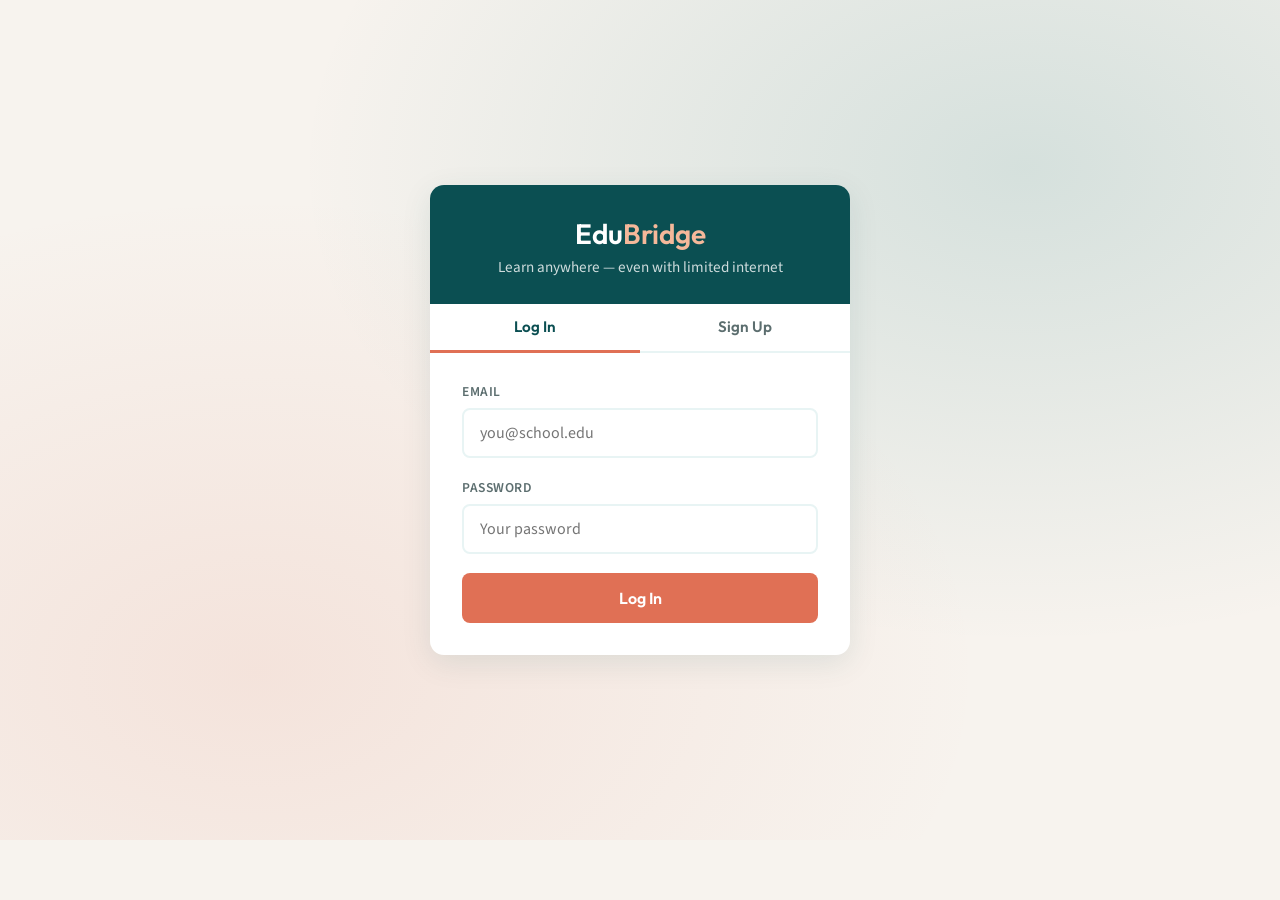
==== Frontend/ai-assistant.html @ 9e0750e3 "Done" ====
<!DOCTYPE html>
<html lang="en">
<head>
  <meta charset="UTF-8">
  <meta name="viewport" content="width=device-width, initial-scale=1.0">
  <title>EduBridge — AI Assistant</title>
  <link rel="preconnect" href="https://fonts.googleapis.com">
  <link rel="preconnect" href="https://fonts.gstatic.com" crossorigin>
  <link href="https://fonts.googleapis.com/css2?family=Outfit:wght@500;600;700&family=Source+Sans+3:wght@400;600&display=swap" rel="stylesheet">
  <link rel="stylesheet" href="css/style.css">
</head>
<body>
  <header class="topbar">
    <div class="topbar__brand">Edu<span>Bridge</span> · <span id="page-subject" style="font-weight:400;opacity:0.85">Math</span></div>
    <div class="topbar__actions">
      <div id="status-pill" class="status-pill">
        <span class="status-pill__dot"></span>
        <span class="status-pill__label">Online</span>
      </div>
      <a id="back-btn" href="dashboard.html" class="btn btn-ghost">← Dashboard</a>
      <button id="logout-btn" class="btn btn-ghost">Log out</button>
    </div>
  </header>
  <div id="offline-banner" class="offline-banner">Offline mode — using cached slides &amp; FAQ</div>

  <main class="page" style="padding-top:1.25rem">
    <div class="ai-layout">
      <aside class="ai-sidebar">
        <h3>Slides</h3>
        <ul id="slide-list" class="slide-list"></ul>
      </aside>

      <div class="ai-main">
        <div class="slide-content">
          <span id="slide-num" class="slide-num-badge">—</span>
          <h2 id="slide-title">Loading…</h2>
          <p id="slide-body">Fetching slides…</p>
        </div>

        <div class="chat-panel">
          <div id="chat-messages" class="chat-messages">
            <div class="chat-bubble chat-bubble--ai">
              <div class="chat-bubble__label">AI Assistant</div>
              Ask me anything about this subject. I'll search saved answers — works offline too!
            </div>
          </div>
          <form id="chat-form" class="chat-input-row">
            <input type="text" id="chat-input" placeholder="Type your question…" autocomplete="off">
            <button type="submit" class="btn btn-primary" style="width:auto">Ask</button>
          </form>
        </div>
      </div>
    </div>
  </main>

  <script src="js/auth.js"></script>
  <script src="js/offline.js"></script>
  <script src="js/ai-assistant.js"></script>
</body>
</html>
---- Frontend/css/style.css ----
/* EduBridge — Deep teal + warm coral */
:root {
  --teal-deep: #0b4f52;
  --teal-mid: #14767a;
  --teal-light: #e8f4f4;
  --coral: #e07055;
  --coral-soft: #fce8e3;
  --cream: #f7f3ee;
  --ink: #1c2b2c;
  --muted: #5c6e6f;
  --white: #ffffff;
  --shadow: 0 8px 30px rgba(11, 79, 82, 0.1);
  --shadow-hover: 0 16px 40px rgba(11, 79, 82, 0.16);
  --radius: 14px;
  --radius-sm: 8px;
  --font-head: "Outfit", system-ui, sans-serif;
  --font-body: "Source Sans 3", system-ui, sans-serif;
  --online: #2d9f6f;
  --offline: #d94f4f;
}

*, *::before, *::after { box-sizing: border-box; margin: 0; padding: 0; }

html { font-size: 16px; scroll-behavior: smooth; }

body {
  font-family: var(--font-body);
  background: var(--cream);
  color: var(--ink);
  min-height: 100vh;
  line-height: 1.55;
}

h1, h2, h3, h4 {
  font-family: var(--font-head);
  font-weight: 600;
  line-height: 1.2;
}

a { color: var(--teal-mid); text-decoration: none; }
a:hover { color: var(--coral); }

/* ── Layout ── */
.page {
  max-width: 1100px;
  margin: 0 auto;
  padding: 2rem 1.5rem 4rem;
}

.page-narrow { max-width: 480px; }

.topbar {
  display: flex;
  align-items: center;
  justify-content: space-between;
  padding: 1rem 1.5rem;
  background: var(--teal-deep);
  color: var(--white);
  position: sticky;
  top: 0;
  z-index: 100;
}

.topbar__brand {
  font-family: var(--font-head);
  font-size: 1.25rem;
  font-weight: 700;
  letter-spacing: -0.02em;
}

.topbar__brand span { color: #f5b89a; }

.topbar__actions {
  display: flex;
  align-items: center;
  gap: 1rem;
}

/* ── Online / Offline indicator ── */
.status-pill {
  display: flex;
  align-items: center;
  gap: 0.45rem;
  font-size: 0.8rem;
  font-weight: 600;
  padding: 0.35rem 0.75rem;
  border-radius: 999px;
  background: rgba(255,255,255,0.12);
  transition: background 0.3s;
}

.status-pill__dot {
  width: 8px;
  height: 8px;
  border-radius: 50%;
  background: var(--online);
  box-shadow: 0 0 0 3px rgba(45, 159, 111, 0.35);
  transition: background 0.3s, box-shadow 0.3s;
}

.status-pill--offline .status-pill__dot {
  background: var(--offline);
  box-shadow: 0 0 0 3px rgba(217, 79, 79, 0.35);
  animation: pulse-offline 1.5s ease infinite;
}

.status-pill--offline {
  background: rgba(217, 79, 79, 0.2);
}

@keyframes pulse-offline {
  0%, 100% { opacity: 1; }
  50% { opacity: 0.5; }
}

.offline-banner {
  display: none;
  background: var(--offline);
  color: var(--white);
  text-align: center;
  padding: 0.5rem 1rem;
  font-size: 0.85rem;
  font-weight: 600;
}

.offline-banner.visible { display: block; }

/* ── Auth page ── */
.auth-wrap {
  min-height: calc(100vh - 60px);
  display: flex;
  align-items: center;
  justify-content: center;
  padding: 2rem 1.5rem;
  background:
    radial-gradient(ellipse at 20% 80%, rgba(224, 112, 85, 0.12) 0%, transparent 50%),
    radial-gradient(ellipse at 80% 20%, rgba(20, 118, 122, 0.15) 0%, transparent 50%),
    var(--cream);
}

.auth-card {
  width: 100%;
  max-width: 420px;
  background: var(--white);
  border-radius: var(--radius);
  box-shadow: var(--shadow);
  overflow: hidden;
}

.auth-card__header {
  background: var(--teal-deep);
  color: var(--white);
  padding: 2rem 2rem 1.5rem;
  text-align: center;
}

.auth-card__header h1 { font-size: 1.75rem; margin-bottom: 0.35rem; }
.auth-card__header p { opacity: 0.8; font-size: 0.95rem; }

.auth-tabs {
  display: flex;
  border-bottom: 2px solid var(--teal-light);
}

.auth-tab {
  flex: 1;
  padding: 0.85rem;
  border: none;
  background: none;
  font-family: var(--font-head);
  font-size: 0.95rem;
  font-weight: 600;
  color: var(--muted);
  cursor: pointer;
  transition: color 0.2s, border-color 0.2s;
  border-bottom: 3px solid transparent;
  margin-bottom: -2px;
}

.auth-tab.active {
  color: var(--teal-deep);
  border-bottom-color: var(--coral);
}

.auth-form {
  padding: 1.75rem 2rem 2rem;
  display: none;
}

.auth-form.active { display: block; }

/* ── Forms ── */
.form-group { margin-bottom: 1.15rem; }

.form-group label {
  display: block;
  font-size: 0.85rem;
  font-weight: 600;
  color: var(--muted);
  margin-bottom: 0.4rem;
  text-transform: uppercase;
  letter-spacing: 0.04em;
}

.form-group input,
.form-group select,
.form-group textarea {
  width: 100%;
  padding: 0.75rem 1rem;
  border: 2px solid var(--teal-light);
  border-radius: var(--radius-sm);
  font-family: var(--font-body);
  font-size: 1rem;
  color: var(--ink);
  background: var(--white);
  transition: border-color 0.2s, box-shadow 0.2s;
}

.form-group input:focus,
.form-group select:focus,
.form-group textarea:focus {
  outline: none;
  border-color: var(--teal-mid);
  box-shadow: 0 0 0 3px rgba(20, 118, 122, 0.15);
}

.form-group textarea { min-height: 110px; resize: vertical; }

.form-group input.error,
.form-group textarea.error { border-color: var(--offline); }

.field-error {
  color: var(--offline);
  font-size: 0.8rem;
  margin-top: 0.3rem;
  display: none;
}

.field-error.visible { display: block; }

.role-picker {
  display: grid;
  grid-template-columns: 1fr 1fr;
  gap: 0.75rem;
}

.role-option {
  position: relative;
}

.role-option input { position: absolute; opacity: 0; }

.role-option label {
  display: block;
  text-align: center;
  padding: 0.85rem;
  border: 2px solid var(--teal-light);
  border-radius: var(--radius-sm);
  cursor: pointer;
  font-weight: 600;
  text-transform: none;
  letter-spacing: 0;
  color: var(--ink);
  transition: all 0.2s;
}

.role-option input:checked + label {
  border-color: var(--coral);
  background: var(--coral-soft);
  color: var(--coral);
}

/* ── Buttons ── */
.btn {
  display: inline-flex;
  align-items: center;
  justify-content: center;
  gap: 0.5rem;
  padding: 0.8rem 1.5rem;
  border: none;
  border-radius: var(--radius-sm);
  font-family: var(--font-head);
  font-size: 0.95rem;
  font-weight: 600;
  cursor: pointer;
  transition: transform 0.15s, box-shadow 0.15s, background 0.2s;
}

.btn:active { transform: scale(0.98); }

.btn-primary {
  background: var(--coral);
  color: var(--white);
  width: 100%;
  padding: 0.95rem;
  font-size: 1rem;
}

.btn-primary:hover { background: #c95e44; box-shadow: 0 4px 16px rgba(224, 112, 85, 0.4); }

.btn-secondary {
  background: var(--teal-deep);
  color: var(--white);
}

.btn-secondary:hover { background: var(--teal-mid); }

.btn-outline {
  background: transparent;
  color: var(--teal-deep);
  border: 2px solid var(--teal-light);
}

.btn-outline:hover { border-color: var(--teal-mid); background: var(--teal-light); }

.btn-sm { padding: 0.5rem 1rem; font-size: 0.85rem; }

.btn-ghost {
  background: rgba(255,255,255,0.15);
  color: var(--white);
  padding: 0.45rem 0.9rem;
  font-size: 0.85rem;
}

.btn-ghost:hover { background: rgba(255,255,255,0.25); }

.btn:disabled {
  opacity: 0.55;
  cursor: not-allowed;
  transform: none;
}

/* ── Alerts ── */
.alert {
  padding: 0.85rem 1rem;
  border-radius: var(--radius-sm);
  font-size: 0.9rem;
  margin-bottom: 1rem;
  display: none;
}

.alert.visible { display: block; }

.alert-error { background: #fdeaea; color: #9b2c2c; border-left: 4px solid var(--offline); }
.alert-success { background: #e6f7ef; color: #1a6b42; border-left: 4px solid var(--online); }
.alert-info { background: var(--teal-light); color: var(--teal-deep); border-left: 4px solid var(--teal-mid); }

/* ── Dashboard ── */
.page-header { margin-bottom: 2rem; }
.page-header h1 { font-size: 2rem; color: var(--teal-deep); margin-bottom: 0.4rem; }
.page-header p { color: var(--muted); font-size: 1.05rem; }

.subject-grid {
  display: grid;
  grid-template-columns: repeat(auto-fill, minmax(220px, 1fr));
  gap: 1.25rem;
  margin-bottom: 2.5rem;
}

.subject-card {
  background: var(--white);
  border-radius: var(--radius);
  padding: 1.5rem;
  box-shadow: var(--shadow);
  cursor: pointer;
  border: 2px solid transparent;
  transition: transform 0.25s ease, box-shadow 0.25s ease, border-color 0.25s;
  text-align: center;
}

.subject-card:hover {
  transform: translateY(-6px) scale(1.02);
  box-shadow: var(--shadow-hover);
}

.subject-card.selected {
  border-color: var(--coral);
  background: linear-gradient(135deg, var(--white) 0%, var(--coral-soft) 100%);
}

.subject-card__icon {
  font-size: 2.5rem;
  margin-bottom: 0.75rem;
  display: block;
}

.subject-card h3 {
  font-size: 1.15rem;
  color: var(--teal-deep);
  margin-bottom: 0.25rem;
}

.subject-card p { font-size: 0.85rem; color: var(--muted); }

.path-picker {
  display: none;
  background: var(--white);
  border-radius: var(--radius);
  padding: 2rem;
  box-shadow: var(--shadow);
  text-align: center;
}

.path-picker.visible { display: block; }

.path-picker h2 { color: var(--teal-deep); margin-bottom: 0.5rem; }
.path-picker p { color: var(--muted); margin-bottom: 1.5rem; }

.path-buttons {
  display: flex;
  gap: 1rem;
  justify-content: center;
  flex-wrap: wrap;
}

.path-buttons .btn { min-width: 180px; }

/* ── AI Assistant layout ── */
.ai-layout {
  display: grid;
  grid-template-columns: 240px 1fr;
  gap: 0;
  min-height: calc(100vh - 120px);
  background: var(--white);
  border-radius: var(--radius);
  box-shadow: var(--shadow);
  overflow: hidden;
}

.ai-sidebar {
  background: var(--teal-deep);
  color: var(--white);
  padding: 1.25rem 0;
  overflow-y: auto;
}

.ai-sidebar h3 {
  font-size: 0.75rem;
  text-transform: uppercase;
  letter-spacing: 0.08em;
  opacity: 0.65;
  padding: 0 1.25rem;
  margin-bottom: 0.75rem;
}

.slide-list { list-style: none; }

.slide-item {
  padding: 0.7rem 1.25rem;
  cursor: pointer;
  font-size: 0.9rem;
  border-left: 3px solid transparent;
  transition: background 0.15s, border-color 0.15s;
}

.slide-item:hover { background: rgba(255,255,255,0.08); }

.slide-item.active {
  background: rgba(255,255,255,0.12);
  border-left-color: #f5b89a;
  font-weight: 600;
}

.slide-item__num {
  font-size: 0.75rem;
  opacity: 0.7;
  display: block;
}

.ai-main {
  display: flex;
  flex-direction: column;
  min-height: 0;
}

.slide-content {
  flex: 1;
  padding: 2rem;
  overflow-y: auto;
}

.slide-content h2 {
  font-size: 1.5rem;
  color: var(--teal-deep);
  margin-bottom: 1rem;
}

.slide-content p {
  font-size: 1.05rem;
  color: var(--ink);
  line-height: 1.7;
}

.slide-content .slide-num-badge {
  display: inline-block;
  background: var(--teal-light);
  color: var(--teal-mid);
  font-size: 0.8rem;
  font-weight: 700;
  padding: 0.25rem 0.6rem;
  border-radius: 4px;
  margin-bottom: 0.75rem;
}

/* ── Chat ── */
.chat-panel {
  border-top: 2px solid var(--teal-light);
  padding: 1rem 1.5rem 1.25rem;
  background: #faf8f5;
}

.chat-messages {
  max-height: 220px;
  overflow-y: auto;
  margin-bottom: 1rem;
  display: flex;
  flex-direction: column;
  gap: 0.75rem;
}

.chat-bubble {
  max-width: 82%;
  padding: 0.75rem 1rem;
  border-radius: 16px;
  font-size: 0.92rem;
  line-height: 1.5;
}

.chat-bubble--user {
  align-self: flex-end;
  background: var(--teal-deep);
  color: var(--white);
  border-bottom-right-radius: 4px;
}

.chat-bubble--ai {
  align-self: flex-start;
  background: var(--white);
  color: var(--ink);
  border: 1px solid var(--teal-light);
  border-bottom-left-radius: 4px;
}

.chat-bubble--ai.offline-hint {
  border-color: var(--coral);
  background: var(--coral-soft);
}

.chat-bubble__label {
  font-size: 0.7rem;
  font-weight: 700;
  text-transform: uppercase;
  letter-spacing: 0.05em;
  opacity: 0.65;
  margin-bottom: 0.3rem;
}

.chat-input-row {
  display: flex;
  gap: 0.75rem;
}

.chat-input-row input {
  flex: 1;
  padding: 0.75rem 1rem;
  border: 2px solid var(--teal-light);
  border-radius: 999px;
  font-size: 0.95rem;
  font-family: var(--font-body);
}

.chat-input-row input:focus {
  outline: none;
  border-color: var(--teal-mid);
}

.chat-input-row .btn { border-radius: 999px; padding: 0.75rem 1.25rem; }

/* ── Tutor request page ── */
.request-card {
  background: var(--white);
  border-radius: var(--radius);
  padding: 2rem;
  box-shadow: var(--shadow);
  margin-bottom: 1.5rem;
}

.status-card {
  background: linear-gradient(135deg, var(--teal-deep) 0%, var(--teal-mid) 100%);
  color: var(--white);
  border-radius: var(--radius);
  padding: 1.75rem;
  display: none;
}

.status-card.visible { display: block; }

.status-card h3 { margin-bottom: 1rem; font-size: 1.1rem; opacity: 0.85; }

.status-row {
  display: flex;
  justify-content: space-between;
  padding: 0.5rem 0;
  border-bottom: 1px solid rgba(255,255,255,0.15);
  font-size: 0.95rem;
}

.status-row:last-child { border-bottom: none; }

.status-badge {
  display: inline-block;
  padding: 0.25rem 0.65rem;
  border-radius: 999px;
  font-size: 0.75rem;
  font-weight: 700;
  text-transform: uppercase;
}

.status-badge--pending { background: #f5d87a; color: #5c4a00; }
.status-badge--matched { background: #a8e6cf; color: #0d4a2e; }
.status-badge--completed { background: rgba(255,255,255,0.25); color: var(--white); }

/* ── Tutor panel ── */
.request-list { display: flex; flex-direction: column; gap: 1rem; }

.request-item {
  background: var(--white);
  border-radius: var(--radius);
  padding: 1.5rem;
  box-shadow: var(--shadow);
  border-left: 4px solid var(--coral);
}

.request-item__header {
  display: flex;
  justify-content: space-between;
  align-items: flex-start;
  margin-bottom: 0.75rem;
  gap: 1rem;
}

.request-item__subject {
  font-family: var(--font-head);
  font-weight: 700;
  color: var(--teal-deep);
  font-size: 1.1rem;
}

.request-item__meta { font-size: 0.85rem; color: var(--muted); }

.request-item__desc {
  color: var(--ink);
  margin-bottom: 1rem;
  font-size: 0.95rem;
}

.request-item__actions {
  display: flex;
  gap: 0.75rem;
  flex-wrap: wrap;
  align-items: center;
}

.session-panel {
  margin-top: 1rem;
  padding-top: 1rem;
  border-top: 2px dashed var(--teal-light);
  display: none;
}

.session-panel.visible { display: block; }

.session-panel input[type="datetime-local"] {
  padding: 0.6rem 0.85rem;
  border: 2px solid var(--teal-light);
  border-radius: var(--radius-sm);
  font-family: var(--font-body);
  margin-right: 0.75rem;
}

.empty-state {
  text-align: center;
  padding: 3rem 2rem;
  color: var(--muted);
}

.empty-state__icon { font-size: 3rem; margin-bottom: 1rem; }

/* ── Responsive ── */
@media (max-width: 768px) {
  .ai-layout { grid-template-columns: 1fr; }
  .ai-sidebar { max-height: 180px; }
  .path-buttons { flex-direction: column; }
  .path-buttons .btn { width: 100%; }
  .session-panel input[type="datetime-local"] { width: 100%; margin-bottom: 0.75rem; }
}
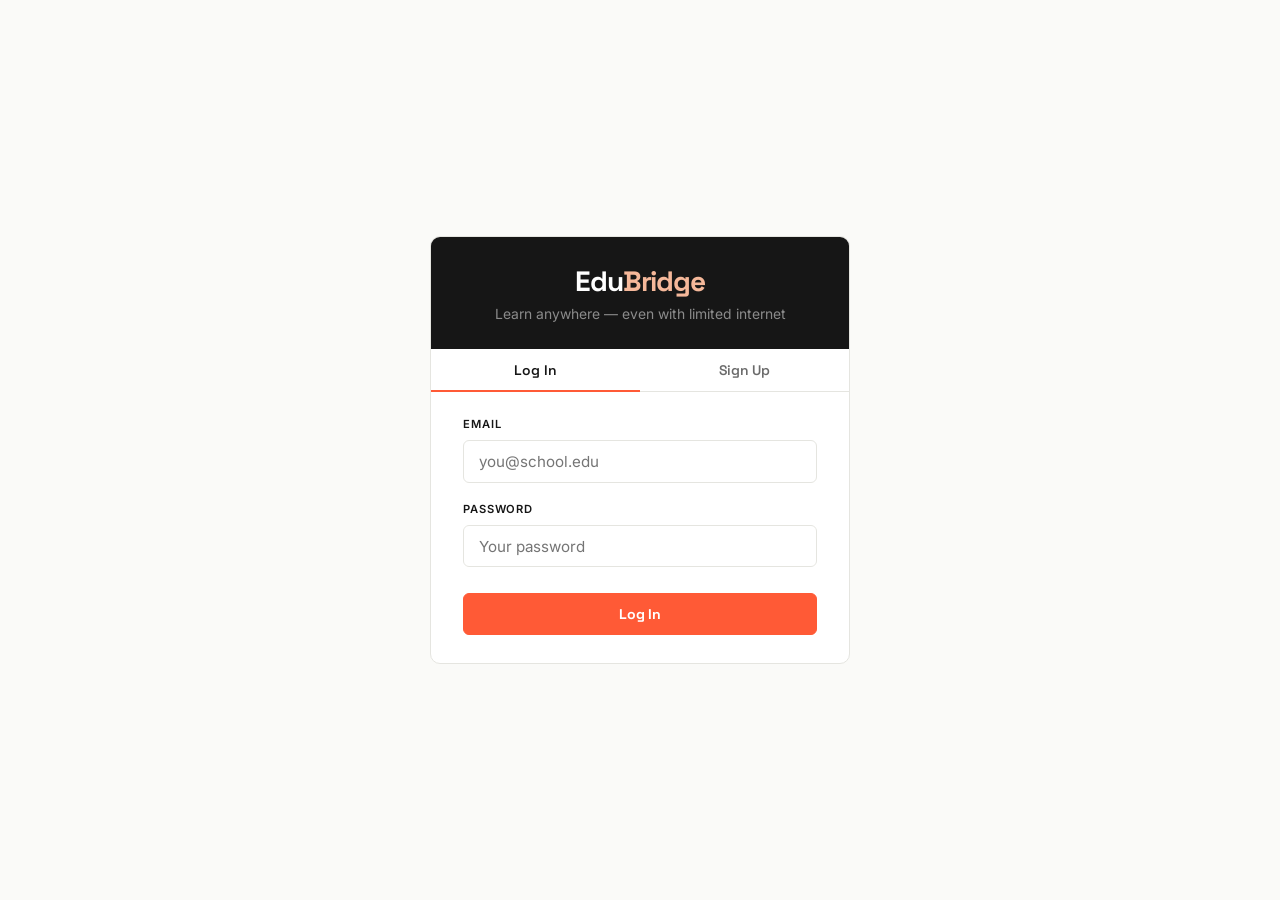
==== commit 55f0c081: "UI improved a little bit" ====
--- a/Frontend/ai-assistant.html
+++ b/Frontend/ai-assistant.html
@@ -4,9 +4,10 @@
   <meta charset="UTF-8">
   <meta name="viewport" content="width=device-width, initial-scale=1.0">
   <title>EduBridge — AI Assistant</title>
+  <meta name="description" content="Study with EduBridge's AI assistant — browse slides and ask questions about any subject, works offline too.">
   <link rel="preconnect" href="https://fonts.googleapis.com">
   <link rel="preconnect" href="https://fonts.gstatic.com" crossorigin>
-  <link href="https://fonts.googleapis.com/css2?family=Outfit:wght@500;600;700&family=Source+Sans+3:wght@400;600&display=swap" rel="stylesheet">
+  <link href="https://fonts.googleapis.com/css2?family=Space+Grotesk:wght@500;600;700&family=Inter:wght@400;500;600&display=swap" rel="stylesheet">
   <link rel="stylesheet" href="css/style.css">
 </head>
 <body>
@@ -23,7 +24,7 @@
   </header>
   <div id="offline-banner" class="offline-banner">Offline mode — using cached slides &amp; FAQ</div>
 
-  <main class="page" style="padding-top:1.25rem">
+  <main class="page">
     <div class="ai-layout">
       <aside class="ai-sidebar">
         <h3>Slides</h3>
@@ -46,7 +47,7 @@
           </div>
           <form id="chat-form" class="chat-input-row">
             <input type="text" id="chat-input" placeholder="Type your question…" autocomplete="off">
-            <button type="submit" class="btn btn-primary" style="width:auto">Ask</button>
+            <button type="submit" class="btn btn-primary">Ask</button>
           </form>
         </div>
       </div>
--- a/Frontend/css/style.css
+++ b/Frontend/css/style.css
@@ -1,22 +1,42 @@
-/* EduBridge — Deep teal + warm coral */
+/* EduBridge — Studio Ink: editorial, high-contrast, single accent */
 :root {
-  --teal-deep: #0b4f52;
-  --teal-mid: #14767a;
-  --teal-light: #e8f4f4;
-  --coral: #e07055;
-  --coral-soft: #fce8e3;
-  --cream: #f7f3ee;
-  --ink: #1c2b2c;
-  --muted: #5c6e6f;
-  --white: #ffffff;
-  --shadow: 0 8px 30px rgba(11, 79, 82, 0.1);
-  --shadow-hover: 0 16px 40px rgba(11, 79, 82, 0.16);
-  --radius: 14px;
-  --radius-sm: 8px;
-  --font-head: "Outfit", system-ui, sans-serif;
-  --font-body: "Source Sans 3", system-ui, sans-serif;
-  --online: #2d9f6f;
-  --offline: #d94f4f;
+  /* ── Core palette ── */
+  --bg:          #FAFAF8;
+  --card:        #FFFFFF;
+  --ink:         #161616;
+  --muted:       #6B6B6B;
+  --border:      #E5E5E0;
+
+  /* ── Accent — one color, used sparingly ── */
+  --accent:      #FF5A36;
+  --accent-dark: #D94224;
+  --accent-soft: #FFF0ED;
+
+  /* ── Semantic states ── */
+  --success:     #2D6A4F;
+  --success-bg:  #EAF4EE;
+  --warning:     #C9A227;
+  --warning-bg:  #FDF6E3;
+  --error:       #B91C1C;
+  --error-bg:    #FEF2F2;
+
+  /* ── Online / Offline ── */
+  --online:  #2D6A4F;
+  --offline: #B91C1C;
+
+  /* ── Surfaces ── */
+  --white: #FFFFFF;
+  --shadow: none;
+  --shadow-lift: none;
+
+  /* ── Radius ── */
+  --radius:    10px;
+  --radius-md:  8px;
+  --radius-sm:  6px;
+
+  /* ── Typography ── */
+  --font-head: "Space Grotesk", system-ui, sans-serif;
+  --font-body: "Inter", system-ui, sans-serif;
 }
 
 *, *::before, *::after { box-sizing: border-box; margin: 0; padding: 0; }
@@ -25,213 +45,226 @@
 
 body {
   font-family: var(--font-body);
-  background: var(--cream);
-  color: var(--ink);
+  background: var(--bg);
+  color: var(--muted);
   min-height: 100vh;
-  line-height: 1.55;
+  line-height: 1.6;
 }
 
 h1, h2, h3, h4 {
   font-family: var(--font-head);
-  font-weight: 600;
+  color: var(--ink);
   line-height: 1.2;
-}
-
-a { color: var(--teal-mid); text-decoration: none; }
-a:hover { color: var(--coral); }
+  letter-spacing: -0.02em;
+}
+h1 { font-size: 1.9rem;  font-weight: 700; }
+h2 { font-size: 1.35rem; font-weight: 700; }
+h3 { font-size: 1.05rem; font-weight: 600; letter-spacing: -0.01em; }
+h4 { font-size: 0.9rem;  font-weight: 600; }
+
+a { color: var(--ink); text-decoration: none; }
+a:hover { color: var(--accent); }
 
 /* ── Layout ── */
 .page {
   max-width: 1100px;
   margin: 0 auto;
-  padding: 2rem 1.5rem 4rem;
+  padding: 2.25rem 1.5rem 4rem;
 }
 
 .page-narrow { max-width: 480px; }
 
+/* ── Top bar — solid near-black ── */
 .topbar {
   display: flex;
   align-items: center;
   justify-content: space-between;
-  padding: 1rem 1.5rem;
-  background: var(--teal-deep);
+  padding: 0.85rem 1.5rem;
+  background: var(--ink);
   color: var(--white);
   position: sticky;
   top: 0;
   z-index: 100;
+  border-bottom: 1px solid rgba(255,255,255,0.06);
 }
 
 .topbar__brand {
   font-family: var(--font-head);
-  font-size: 1.25rem;
+  font-size: 1.1rem;
   font-weight: 700;
-  letter-spacing: -0.02em;
-}
-
-.topbar__brand span { color: #f5b89a; }
+  letter-spacing: -0.03em;
+  color: var(--white);
+}
+
+.topbar__brand span { color: var(--accent); }
 
 .topbar__actions {
   display: flex;
   align-items: center;
-  gap: 1rem;
+  gap: 0.55rem;
 }
 
 /* ── Online / Offline indicator ── */
 .status-pill {
   display: flex;
   align-items: center;
-  gap: 0.45rem;
-  font-size: 0.8rem;
-  font-weight: 600;
-  padding: 0.35rem 0.75rem;
-  border-radius: 999px;
-  background: rgba(255,255,255,0.12);
-  transition: background 0.3s;
+  gap: 0.38rem;
+  font-size: 0.72rem;
+  font-weight: 500;
+  color: rgba(255,255,255,0.6);
+  letter-spacing: 0.01em;
 }
 
 .status-pill__dot {
-  width: 8px;
-  height: 8px;
+  width: 7px;
+  height: 7px;
   border-radius: 50%;
   background: var(--online);
-  box-shadow: 0 0 0 3px rgba(45, 159, 111, 0.35);
-  transition: background 0.3s, box-shadow 0.3s;
+  flex-shrink: 0;
 }
 
 .status-pill--offline .status-pill__dot {
-  background: var(--offline);
-  box-shadow: 0 0 0 3px rgba(217, 79, 79, 0.35);
+  background: var(--accent);
   animation: pulse-offline 1.5s ease infinite;
 }
 
-.status-pill--offline {
-  background: rgba(217, 79, 79, 0.2);
-}
+.status-pill--offline { color: rgba(255,255,255,0.45); }
 
 @keyframes pulse-offline {
   0%, 100% { opacity: 1; }
-  50% { opacity: 0.5; }
-}
-
+  50%       { opacity: 0.4; }
+}
+
+/* ── Offline banner — dark, functional ── */
 .offline-banner {
   display: none;
-  background: var(--offline);
-  color: var(--white);
+  background: #1E1E1E;
+  color: rgba(255,255,255,0.65);
   text-align: center;
-  padding: 0.5rem 1rem;
-  font-size: 0.85rem;
-  font-weight: 600;
-}
+  padding: 0.4rem 1rem;
+  font-size: 0.77rem;
+  font-weight: 500;
+  letter-spacing: 0.01em;
+  border-bottom: 1px solid rgba(255,255,255,0.07);
+}
+
+.offline-banner strong { color: var(--accent); font-weight: 600; }
 
 .offline-banner.visible { display: block; }
 
 /* ── Auth page ── */
 .auth-wrap {
-  min-height: calc(100vh - 60px);
+  min-height: 100vh;
   display: flex;
   align-items: center;
   justify-content: center;
   padding: 2rem 1.5rem;
-  background:
-    radial-gradient(ellipse at 20% 80%, rgba(224, 112, 85, 0.12) 0%, transparent 50%),
-    radial-gradient(ellipse at 80% 20%, rgba(20, 118, 122, 0.15) 0%, transparent 50%),
-    var(--cream);
+  background: var(--bg);
 }
 
 .auth-card {
   width: 100%;
   max-width: 420px;
-  background: var(--white);
+  background: var(--card);
   border-radius: var(--radius);
-  box-shadow: var(--shadow);
+  border: 1px solid var(--border);
   overflow: hidden;
 }
 
 .auth-card__header {
-  background: var(--teal-deep);
-  color: var(--white);
-  padding: 2rem 2rem 1.5rem;
+  background: var(--ink);
+  color: var(--white);
+  padding: 1.75rem 2rem 1.5rem;
   text-align: center;
 }
 
-.auth-card__header h1 { font-size: 1.75rem; margin-bottom: 0.35rem; }
-.auth-card__header p { opacity: 0.8; font-size: 0.95rem; }
+.auth-card__header h1 {
+  font-size: 1.75rem;
+  margin-bottom: 0.3rem;
+  color: var(--white);
+  letter-spacing: -0.04em;
+}
+
+.auth-card__header p { color: rgba(255,255,255,0.5); font-size: 0.87rem; }
 
 .auth-tabs {
   display: flex;
-  border-bottom: 2px solid var(--teal-light);
+  border-bottom: 1px solid var(--border);
 }
 
 .auth-tab {
   flex: 1;
-  padding: 0.85rem;
+  padding: 0.72rem;
   border: none;
   background: none;
   font-family: var(--font-head);
-  font-size: 0.95rem;
+  font-size: 0.87rem;
   font-weight: 600;
   color: var(--muted);
   cursor: pointer;
-  transition: color 0.2s, border-color 0.2s;
-  border-bottom: 3px solid transparent;
-  margin-bottom: -2px;
+  transition: color 0.15s;
+  border-bottom: 2px solid transparent;
+  margin-bottom: -1px;
+  letter-spacing: -0.01em;
 }
 
 .auth-tab.active {
-  color: var(--teal-deep);
-  border-bottom-color: var(--coral);
+  color: var(--ink);
+  border-bottom-color: var(--accent);
 }
 
 .auth-form {
-  padding: 1.75rem 2rem 2rem;
+  padding: 1.5rem 2rem 1.75rem;
   display: none;
 }
 
 .auth-form.active { display: block; }
 
+.auth-form .btn-primary { margin-top: 0.5rem; }
+
 /* ── Forms ── */
-.form-group { margin-bottom: 1.15rem; }
+.form-group { margin-bottom: 1.1rem; }
 
 .form-group label {
   display: block;
-  font-size: 0.85rem;
+  font-size: 0.7rem;
   font-weight: 600;
-  color: var(--muted);
-  margin-bottom: 0.4rem;
+  color: var(--ink);
+  margin-bottom: 0.38rem;
   text-transform: uppercase;
-  letter-spacing: 0.04em;
+  letter-spacing: 0.08em;
 }
 
 .form-group input,
 .form-group select,
 .form-group textarea {
   width: 100%;
-  padding: 0.75rem 1rem;
-  border: 2px solid var(--teal-light);
+  padding: 0.68rem 0.95rem;
+  border: 1px solid var(--border);
   border-radius: var(--radius-sm);
   font-family: var(--font-body);
-  font-size: 1rem;
-  color: var(--ink);
-  background: var(--white);
-  transition: border-color 0.2s, box-shadow 0.2s;
+  font-size: 0.95rem;
+  color: var(--ink);
+  background: var(--card);
+  transition: border-color 0.15s, box-shadow 0.15s;
 }
 
 .form-group input:focus,
 .form-group select:focus,
 .form-group textarea:focus {
   outline: none;
-  border-color: var(--teal-mid);
-  box-shadow: 0 0 0 3px rgba(20, 118, 122, 0.15);
+  border-color: var(--ink);
+  box-shadow: 0 0 0 3px rgba(22, 22, 22, 0.08);
 }
 
 .form-group textarea { min-height: 110px; resize: vertical; }
 
 .form-group input.error,
-.form-group textarea.error { border-color: var(--offline); }
+.form-group textarea.error { border-color: var(--error); }
 
 .field-error {
-  color: var(--offline);
-  font-size: 0.8rem;
+  color: var(--error);
+  font-size: 0.75rem;
   margin-top: 0.3rem;
   display: none;
 }
@@ -241,33 +274,33 @@
 .role-picker {
   display: grid;
   grid-template-columns: 1fr 1fr;
-  gap: 0.75rem;
-}
-
-.role-option {
-  position: relative;
-}
+  gap: 0.6rem;
+}
+
+.role-option { position: relative; }
 
 .role-option input { position: absolute; opacity: 0; }
 
 .role-option label {
   display: block;
   text-align: center;
-  padding: 0.85rem;
-  border: 2px solid var(--teal-light);
+  padding: 0.7rem;
+  border: 1px solid var(--border);
   border-radius: var(--radius-sm);
   cursor: pointer;
+  font-family: var(--font-head);
+  font-size: 0.88rem;
   font-weight: 600;
-  text-transform: none;
-  letter-spacing: 0;
-  color: var(--ink);
-  transition: all 0.2s;
+  color: var(--muted);
+  transition: border-color 0.15s, color 0.15s;
+  letter-spacing: -0.01em;
 }
 
 .role-option input:checked + label {
-  border-color: var(--coral);
-  background: var(--coral-soft);
-  color: var(--coral);
+  border-color: var(--accent);
+  border-width: 2px;
+  color: var(--accent);
+  background: var(--accent-soft);
 }
 
 /* ── Buttons ── */
@@ -275,195 +308,238 @@
   display: inline-flex;
   align-items: center;
   justify-content: center;
-  gap: 0.5rem;
-  padding: 0.8rem 1.5rem;
-  border: none;
+  gap: 0.4rem;
+  padding: 0.58rem 1.2rem;
+  border: 1.5px solid transparent;
   border-radius: var(--radius-sm);
   font-family: var(--font-head);
-  font-size: 0.95rem;
+  font-size: 0.84rem;
   font-weight: 600;
   cursor: pointer;
-  transition: transform 0.15s, box-shadow 0.15s, background 0.2s;
-}
-
-.btn:active { transform: scale(0.98); }
-
+  transition: background 0.14s, color 0.14s, border-color 0.14s, opacity 0.14s;
+  white-space: nowrap;
+  letter-spacing: -0.01em;
+}
+
+.btn:active { opacity: 0.82; }
+.btn:disabled { opacity: 0.42; cursor: not-allowed; }
+
+/* PRIMARY — accent fill. Used for: Request Help, Accept, Ask, AI Assistant */
 .btn-primary {
-  background: var(--coral);
-  color: var(--white);
-  width: 100%;
-  padding: 0.95rem;
-  font-size: 1rem;
-}
-
-.btn-primary:hover { background: #c95e44; box-shadow: 0 4px 16px rgba(224, 112, 85, 0.4); }
-
+  background: var(--accent);
+  color: var(--white);
+  border-color: var(--accent);
+  padding: 0.7rem 1.4rem;
+  font-size: 0.88rem;
+  font-weight: 700;
+}
+
+.btn-primary:hover:not(:disabled) {
+  background: var(--accent-dark);
+  border-color: var(--accent-dark);
+}
+
+/* SECONDARY — near-black fill. Used for: Schedule/confirm */
 .btn-secondary {
-  background: var(--teal-deep);
-  color: var(--white);
-}
-
-.btn-secondary:hover { background: var(--teal-mid); }
-
+  background: var(--ink);
+  color: var(--white);
+  border-color: var(--ink);
+}
+
+.btn-secondary:hover:not(:disabled) {
+  background: #2a2a2a;
+  border-color: #2a2a2a;
+}
+
+/* OUTLINE — transparent bg, near-black border. Used for: Learn from Tutor, Mark Complete */
 .btn-outline {
   background: transparent;
-  color: var(--teal-deep);
-  border: 2px solid var(--teal-light);
-}
-
-.btn-outline:hover { border-color: var(--teal-mid); background: var(--teal-light); }
-
-.btn-sm { padding: 0.5rem 1rem; font-size: 0.85rem; }
-
+  color: var(--ink);
+  border-color: var(--border);
+}
+
+.btn-outline:hover:not(:disabled) {
+  border-color: var(--ink);
+  background: var(--ink);
+  color: var(--white);
+}
+
+/* LIGHT — for actions inside dark-bg status card */
+.btn-light {
+  background: transparent;
+  color: var(--white);
+  border: 1px solid rgba(255,255,255,0.32);
+}
+
+.btn-light:hover:not(:disabled) {
+  background: rgba(255,255,255,0.1);
+  border-color: rgba(255,255,255,0.52);
+}
+
+/* GHOST — topbar low-emphasis: Log out, back arrow */
 .btn-ghost {
-  background: rgba(255,255,255,0.15);
-  color: var(--white);
-  padding: 0.45rem 0.9rem;
-  font-size: 0.85rem;
-}
-
-.btn-ghost:hover { background: rgba(255,255,255,0.25); }
-
-.btn:disabled {
-  opacity: 0.55;
-  cursor: not-allowed;
-  transform: none;
-}
+  background: transparent;
+  color: rgba(255,255,255,0.58);
+  border: 1px solid rgba(255,255,255,0.14);
+  padding: 0.29rem 0.68rem;
+  font-size: 0.75rem;
+  font-weight: 500;
+  border-radius: var(--radius-sm);
+  letter-spacing: 0;
+}
+
+.btn-ghost:hover {
+  color: var(--white);
+  background: rgba(255,255,255,0.08);
+  border-color: rgba(255,255,255,0.26);
+}
+
+.btn-sm { padding: 0.34rem 0.82rem; font-size: 0.77rem; }
+.btn-block { width: 100%; }
 
 /* ── Alerts ── */
 .alert {
-  padding: 0.85rem 1rem;
+  padding: 0.7rem 1rem;
   border-radius: var(--radius-sm);
-  font-size: 0.9rem;
+  font-size: 0.84rem;
   margin-bottom: 1rem;
   display: none;
+  border: 1px solid;
 }
 
 .alert.visible { display: block; }
 
-.alert-error { background: #fdeaea; color: #9b2c2c; border-left: 4px solid var(--offline); }
-.alert-success { background: #e6f7ef; color: #1a6b42; border-left: 4px solid var(--online); }
-.alert-info { background: var(--teal-light); color: var(--teal-deep); border-left: 4px solid var(--teal-mid); }
+.alert-error   { background: var(--error-bg);   color: var(--error);   border-color: #FCA5A5; }
+.alert-success { background: var(--success-bg); color: var(--success); border-color: #86EFAC; }
+.alert-info    { background: #F0F9FF;            color: #0C4A6E;        border-color: #BAE6FD; }
 
 /* ── Dashboard ── */
-.page-header { margin-bottom: 2rem; }
-.page-header h1 { font-size: 2rem; color: var(--teal-deep); margin-bottom: 0.4rem; }
-.page-header p { color: var(--muted); font-size: 1.05rem; }
+.page-header { margin-bottom: 2.25rem; }
+.page-header h1 { margin-bottom: 0.3rem; }
+.page-header p  { color: var(--muted); font-size: 0.94rem; }
 
 .subject-grid {
   display: grid;
-  grid-template-columns: repeat(auto-fill, minmax(220px, 1fr));
-  gap: 1.25rem;
-  margin-bottom: 2.5rem;
-}
-
+  grid-template-columns: repeat(auto-fill, minmax(200px, 1fr));
+  gap: 1rem;
+  margin-bottom: 2rem;
+}
+
+/* Subject cards — white, thin border, no shadow */
 .subject-card {
-  background: var(--white);
+  background: var(--card);
   border-radius: var(--radius);
-  padding: 1.5rem;
-  box-shadow: var(--shadow);
+  padding: 1.35rem 1.2rem;
+  border: 1px solid var(--border);
   cursor: pointer;
-  border: 2px solid transparent;
-  transition: transform 0.25s ease, box-shadow 0.25s ease, border-color 0.25s;
+  transition: border-color 0.14s;
   text-align: center;
 }
 
-.subject-card:hover {
-  transform: translateY(-6px) scale(1.02);
-  box-shadow: var(--shadow-hover);
-}
-
+.subject-card:hover { border-color: #BDBDB5; }
+
+/* Selected: accent border highlight only */
 .subject-card.selected {
-  border-color: var(--coral);
-  background: linear-gradient(135deg, var(--white) 0%, var(--coral-soft) 100%);
+  border-color: var(--accent);
+  border-width: 2px;
 }
 
 .subject-card__icon {
-  font-size: 2.5rem;
-  margin-bottom: 0.75rem;
+  font-size: 2rem;
+  margin-bottom: 0.5rem;
   display: block;
 }
 
 .subject-card h3 {
-  font-size: 1.15rem;
-  color: var(--teal-deep);
-  margin-bottom: 0.25rem;
-}
-
-.subject-card p { font-size: 0.85rem; color: var(--muted); }
-
+  font-size: 0.95rem;
+  color: var(--ink);
+  margin-bottom: 0.15rem;
+}
+
+.subject-card p { font-size: 0.77rem; color: var(--muted); }
+
+/* Path picker */
 .path-picker {
   display: none;
-  background: var(--white);
+  background: var(--card);
   border-radius: var(--radius);
-  padding: 2rem;
-  box-shadow: var(--shadow);
+  border: 1px solid var(--border);
+  padding: 1.75rem 2rem;
   text-align: center;
+  max-width: 560px;
 }
 
 .path-picker.visible { display: block; }
 
-.path-picker h2 { color: var(--teal-deep); margin-bottom: 0.5rem; }
-.path-picker p { color: var(--muted); margin-bottom: 1.5rem; }
+.path-picker h2 { margin-bottom: 0.35rem; }
+.path-picker p  { color: var(--muted); margin-bottom: 1.25rem; font-size: 0.91rem; }
 
 .path-buttons {
   display: flex;
-  gap: 1rem;
+  gap: 0.75rem;
   justify-content: center;
   flex-wrap: wrap;
 }
 
-.path-buttons .btn { min-width: 180px; }
+.path-buttons .btn { min-width: 155px; }
 
 /* ── AI Assistant layout ── */
 .ai-layout {
   display: grid;
-  grid-template-columns: 240px 1fr;
+  grid-template-columns: 210px 1fr;
   gap: 0;
-  min-height: calc(100vh - 120px);
-  background: var(--white);
+  min-height: calc(100vh - 100px);
+  background: var(--card);
   border-radius: var(--radius);
-  box-shadow: var(--shadow);
+  border: 1px solid var(--border);
   overflow: hidden;
 }
 
+/* Sidebar: near-black */
 .ai-sidebar {
-  background: var(--teal-deep);
-  color: var(--white);
-  padding: 1.25rem 0;
+  background: var(--ink);
+  color: var(--white);
+  padding: 1.1rem 0;
   overflow-y: auto;
 }
 
 .ai-sidebar h3 {
-  font-size: 0.75rem;
+  font-size: 0.6rem;
   text-transform: uppercase;
-  letter-spacing: 0.08em;
-  opacity: 0.65;
-  padding: 0 1.25rem;
-  margin-bottom: 0.75rem;
+  letter-spacing: 0.14em;
+  color: rgba(255,255,255,0.38);
+  padding: 0 1.1rem;
+  margin-bottom: 0.5rem;
+  font-family: var(--font-body);
+  font-weight: 600;
 }
 
 .slide-list { list-style: none; }
 
 .slide-item {
-  padding: 0.7rem 1.25rem;
+  padding: 0.58rem 1.1rem;
   cursor: pointer;
-  font-size: 0.9rem;
-  border-left: 3px solid transparent;
-  transition: background 0.15s, border-color 0.15s;
-}
-
-.slide-item:hover { background: rgba(255,255,255,0.08); }
+  font-size: 0.82rem;
+  color: rgba(255,255,255,0.6);
+  border-left: 2px solid transparent;
+  transition: background 0.12s, border-color 0.12s, color 0.12s;
+}
+
+.slide-item:hover {
+  background: rgba(255,255,255,0.055);
+  color: rgba(255,255,255,0.88);
+}
 
 .slide-item.active {
-  background: rgba(255,255,255,0.12);
-  border-left-color: #f5b89a;
+  background: rgba(255,255,255,0.07);
+  border-left-color: var(--accent);
+  color: var(--white);
   font-weight: 600;
 }
 
 .slide-item__num {
-  font-size: 0.75rem;
-  opacity: 0.7;
+  font-size: 0.66rem;
+  color: rgba(255,255,255,0.32);
   display: block;
 }
 
@@ -475,222 +551,350 @@
 
 .slide-content {
   flex: 1;
-  padding: 2rem;
+  padding: 1.75rem 2rem;
   overflow-y: auto;
 }
 
 .slide-content h2 {
-  font-size: 1.5rem;
-  color: var(--teal-deep);
-  margin-bottom: 1rem;
+  font-size: 1.25rem;
+  margin-bottom: 0.85rem;
 }
 
 .slide-content p {
-  font-size: 1.05rem;
-  color: var(--ink);
-  line-height: 1.7;
+  font-size: 0.94rem;
+  color: var(--muted);
+  line-height: 1.72;
 }
 
 .slide-content .slide-num-badge {
   display: inline-block;
-  background: var(--teal-light);
-  color: var(--teal-mid);
-  font-size: 0.8rem;
-  font-weight: 700;
-  padding: 0.25rem 0.6rem;
+  background: var(--bg);
+  color: var(--muted);
+  font-size: 0.66rem;
+  font-weight: 600;
+  padding: 0.17rem 0.48rem;
   border-radius: 4px;
-  margin-bottom: 0.75rem;
+  margin-bottom: 0.6rem;
+  letter-spacing: 0.07em;
+  border: 1px solid var(--border);
+  text-transform: uppercase;
 }
 
 /* ── Chat ── */
 .chat-panel {
-  border-top: 2px solid var(--teal-light);
-  padding: 1rem 1.5rem 1.25rem;
-  background: #faf8f5;
+  border-top: 1px solid var(--border);
+  padding: 0.9rem 1.5rem 1.1rem;
+  background: var(--bg);
 }
 
 .chat-messages {
   max-height: 220px;
   overflow-y: auto;
-  margin-bottom: 1rem;
+  margin-bottom: 0.8rem;
   display: flex;
   flex-direction: column;
-  gap: 0.75rem;
+  gap: 0.52rem;
 }
 
 .chat-bubble {
   max-width: 82%;
-  padding: 0.75rem 1rem;
-  border-radius: 16px;
-  font-size: 0.92rem;
-  line-height: 1.5;
+  padding: 0.58rem 0.85rem;
+  border-radius: var(--radius-sm);
+  font-size: 0.85rem;
+  line-height: 1.52;
 }
 
 .chat-bubble--user {
   align-self: flex-end;
-  background: var(--teal-deep);
-  color: var(--white);
-  border-bottom-right-radius: 4px;
+  background: var(--ink);
+  color: var(--white);
+  border-bottom-right-radius: 2px;
 }
 
 .chat-bubble--ai {
   align-self: flex-start;
-  background: var(--white);
-  color: var(--ink);
-  border: 1px solid var(--teal-light);
-  border-bottom-left-radius: 4px;
+  background: var(--card);
+  color: var(--ink);
+  border: 1px solid var(--border);
+  border-bottom-left-radius: 2px;
 }
 
 .chat-bubble--ai.offline-hint {
-  border-color: var(--coral);
-  background: var(--coral-soft);
+  border-color: var(--accent);
+  background: var(--accent-soft);
 }
 
 .chat-bubble__label {
-  font-size: 0.7rem;
+  font-size: 0.6rem;
   font-weight: 700;
   text-transform: uppercase;
-  letter-spacing: 0.05em;
-  opacity: 0.65;
-  margin-bottom: 0.3rem;
+  letter-spacing: 0.09em;
+  color: var(--muted);
+  margin-bottom: 0.2rem;
+}
+
+.chat-bubble--user .chat-bubble__label {
+  color: rgba(255,255,255,0.45);
 }
 
 .chat-input-row {
   display: flex;
-  gap: 0.75rem;
+  gap: 0.5rem;
 }
 
 .chat-input-row input {
   flex: 1;
-  padding: 0.75rem 1rem;
-  border: 2px solid var(--teal-light);
-  border-radius: 999px;
-  font-size: 0.95rem;
+  padding: 0.58rem 0.92rem;
+  border: 1px solid var(--border);
+  border-radius: var(--radius-sm);
+  font-size: 0.87rem;
   font-family: var(--font-body);
+  background: var(--card);
+  color: var(--ink);
+  transition: border-color 0.14s;
 }
 
 .chat-input-row input:focus {
   outline: none;
-  border-color: var(--teal-mid);
-}
-
-.chat-input-row .btn { border-radius: 999px; padding: 0.75rem 1.25rem; }
+  border-color: var(--ink);
+  box-shadow: 0 0 0 3px rgba(22, 22, 22, 0.07);
+}
+
+.chat-input-row .btn { border-radius: var(--radius-sm); padding: 0.58rem 1.05rem; }
 
 /* ── Tutor request page ── */
 .request-card {
-  background: var(--white);
-  border-radius: var(--radius);
-  padding: 2rem;
-  box-shadow: var(--shadow);
+  background: var(--card);
+  border-radius: var(--radius-md);
+  padding: 1.75rem;
+  border: 1px solid var(--border);
   margin-bottom: 1.5rem;
-}
-
+  max-width: 640px;
+}
+
+/* Status card — near-black surface */
 .status-card {
-  background: linear-gradient(135deg, var(--teal-deep) 0%, var(--teal-mid) 100%);
-  color: var(--white);
-  border-radius: var(--radius);
-  padding: 1.75rem;
+  background: var(--ink);
+  color: var(--white);
+  border-radius: var(--radius-md);
+  padding: 1.5rem 1.75rem;
+  border-top: 3px solid var(--accent);
   display: none;
+  max-width: 640px;
 }
 
 .status-card.visible { display: block; }
 
-.status-card h3 { margin-bottom: 1rem; font-size: 1.1rem; opacity: 0.85; }
+.status-card h3 {
+  margin-bottom: 1rem;
+  font-size: 0.98rem;
+  color: var(--white);
+  font-weight: 600;
+  letter-spacing: -0.01em;
+  opacity: 0.9;
+}
+
+.resource-section {
+  margin-top: 1.1rem;
+  padding-top: 0.9rem;
+  border-top: 1px solid rgba(255,255,255,0.1);
+}
 
 .status-row {
   display: flex;
   justify-content: space-between;
-  padding: 0.5rem 0;
-  border-bottom: 1px solid rgba(255,255,255,0.15);
-  font-size: 0.95rem;
+  align-items: baseline;
+  gap: 1rem;
+  padding: 0.44rem 0;
+  border-bottom: 1px solid rgba(255,255,255,0.06);
+  font-size: 0.86rem;
 }
 
 .status-row:last-child { border-bottom: none; }
 
+.status-row span:first-child {
+  color: rgba(255,255,255,0.4);
+  font-size: 0.68rem;
+  text-transform: uppercase;
+  letter-spacing: 0.08em;
+  font-weight: 600;
+  flex-shrink: 0;
+}
+
+/* ── Status badges — dot + uppercase text, no pill background ── */
 .status-badge {
-  display: inline-block;
-  padding: 0.25rem 0.65rem;
-  border-radius: 999px;
-  font-size: 0.75rem;
+  display: inline-flex;
+  align-items: center;
+  gap: 0.3rem;
+  font-size: 0.66rem;
   font-weight: 700;
   text-transform: uppercase;
-}
-
-.status-badge--pending { background: #f5d87a; color: #5c4a00; }
-.status-badge--matched { background: #a8e6cf; color: #0d4a2e; }
-.status-badge--completed { background: rgba(255,255,255,0.25); color: var(--white); }
+  letter-spacing: 0.08em;
+}
+
+.status-badge::before {
+  content: "";
+  display: inline-block;
+  width: 6px;
+  height: 6px;
+  border-radius: 50%;
+  flex-shrink: 0;
+}
+
+.status-badge--pending::before  { background: var(--warning); }
+.status-badge--pending          { color: var(--warning); }
+
+.status-badge--matched::before  { background: #0B9DB5; }
+.status-badge--matched          { color: #0B6B85; }
+
+.status-badge--completed::before{ background: var(--success); }
+.status-badge--completed        { color: var(--success); }
 
 /* ── Tutor panel ── */
-.request-list { display: flex; flex-direction: column; gap: 1rem; }
+.request-list { display: flex; flex-direction: column; gap: 0.72rem; }
 
 .request-item {
-  background: var(--white);
-  border-radius: var(--radius);
-  padding: 1.5rem;
-  box-shadow: var(--shadow);
-  border-left: 4px solid var(--coral);
+  background: var(--card);
+  border-radius: var(--radius-md);
+  padding: 1.2rem 1.45rem;
+  border: 1px solid var(--border);
 }
 
 .request-item__header {
   display: flex;
   justify-content: space-between;
   align-items: flex-start;
-  margin-bottom: 0.75rem;
+  margin-bottom: 0.48rem;
   gap: 1rem;
 }
 
 .request-item__subject {
   font-family: var(--font-head);
   font-weight: 700;
-  color: var(--teal-deep);
-  font-size: 1.1rem;
-}
-
-.request-item__meta { font-size: 0.85rem; color: var(--muted); }
+  color: var(--ink);
+  font-size: 0.93rem;
+  letter-spacing: -0.01em;
+}
+
+.request-item__meta {
+  font-size: 0.75rem;
+  color: var(--muted);
+  margin-top: 0.07rem;
+}
 
 .request-item__desc {
-  color: var(--ink);
-  margin-bottom: 1rem;
-  font-size: 0.95rem;
+  color: var(--muted);
+  margin-bottom: 0.82rem;
+  font-size: 0.86rem;
+  line-height: 1.58;
 }
 
 .request-item__actions {
   display: flex;
-  gap: 0.75rem;
+  gap: 0.48rem;
   flex-wrap: wrap;
   align-items: center;
 }
 
+/* Session panel — inline expansion */
 .session-panel {
-  margin-top: 1rem;
-  padding-top: 1rem;
-  border-top: 2px dashed var(--teal-light);
+  margin-top: 0.82rem;
+  padding-top: 0.82rem;
+  border-top: 1px solid var(--border);
   display: none;
 }
 
 .session-panel.visible { display: block; }
 
 .session-panel input[type="datetime-local"] {
-  padding: 0.6rem 0.85rem;
-  border: 2px solid var(--teal-light);
+  padding: 0.48rem 0.72rem;
+  border: 1px solid var(--border);
   border-radius: var(--radius-sm);
   font-family: var(--font-body);
-  margin-right: 0.75rem;
-}
-
+  font-size: 0.84rem;
+  color: var(--ink);
+  background: var(--card);
+}
+
+#my-sessions-list .session-panel {
+  border-top-color: var(--border);
+}
+
+/* ── Empty states ── */
 .empty-state {
   text-align: center;
-  padding: 3rem 2rem;
+  padding: 2.5rem 2rem;
   color: var(--muted);
 }
 
-.empty-state__icon { font-size: 3rem; margin-bottom: 1rem; }
+.empty-state__icon { font-size: 1.9rem; margin-bottom: 0.72rem; }
+
+.empty-state h3 {
+  font-size: 0.95rem;
+  color: var(--ink);
+  margin-bottom: 0.22rem;
+}
+
+.empty-state p { font-size: 0.84rem; }
+
+/* ── Panel section separator ── */
+.panel-section { margin-top: 2.75rem; }
+
+.panel-section__header {
+  display: flex;
+  justify-content: space-between;
+  align-items: baseline;
+  margin-bottom: 1rem;
+  gap: 1rem;
+  padding-bottom: 0.62rem;
+  border-bottom: 1px solid var(--border);
+}
+
+.panel-section__header h2 {
+  font-family: var(--font-head);
+  color: var(--ink);
+  font-size: 1.2rem;
+}
+
+.panel-section__count {
+  font-size: 0.76rem;
+  color: var(--muted);
+}
+
+.session-time {
+  color: var(--ink);
+  font-weight: 600;
+  font-size: 0.84rem;
+}
+
+/* Session completed — dot indicator */
+.session-completed {
+  display: inline-flex;
+  align-items: center;
+  gap: 0.3rem;
+  font-size: 0.66rem;
+  font-weight: 700;
+  text-transform: uppercase;
+  letter-spacing: 0.08em;
+  color: var(--success);
+}
+
+.session-completed::before {
+  content: "";
+  display: inline-block;
+  width: 6px;
+  height: 6px;
+  border-radius: 50%;
+  background: var(--success);
+  flex-shrink: 0;
+}
 
 /* ── Responsive ── */
 @media (max-width: 768px) {
   .ai-layout { grid-template-columns: 1fr; }
-  .ai-sidebar { max-height: 180px; }
-  .path-buttons { flex-direction: column; }
-  .path-buttons .btn { width: 100%; }
-  .session-panel input[type="datetime-local"] { width: 100%; margin-bottom: 0.75rem; }
-}
+  .ai-sidebar { max-height: 155px; }
+  .path-buttons { flex-direction: column; align-items: stretch; }
+  .path-buttons .btn { width: 100%; min-width: unset; }
+  .session-panel input[type="datetime-local"] { width: 100%; margin-bottom: 0.6rem; }
+  .request-item__actions { flex-direction: column; align-items: flex-start; }
+}
